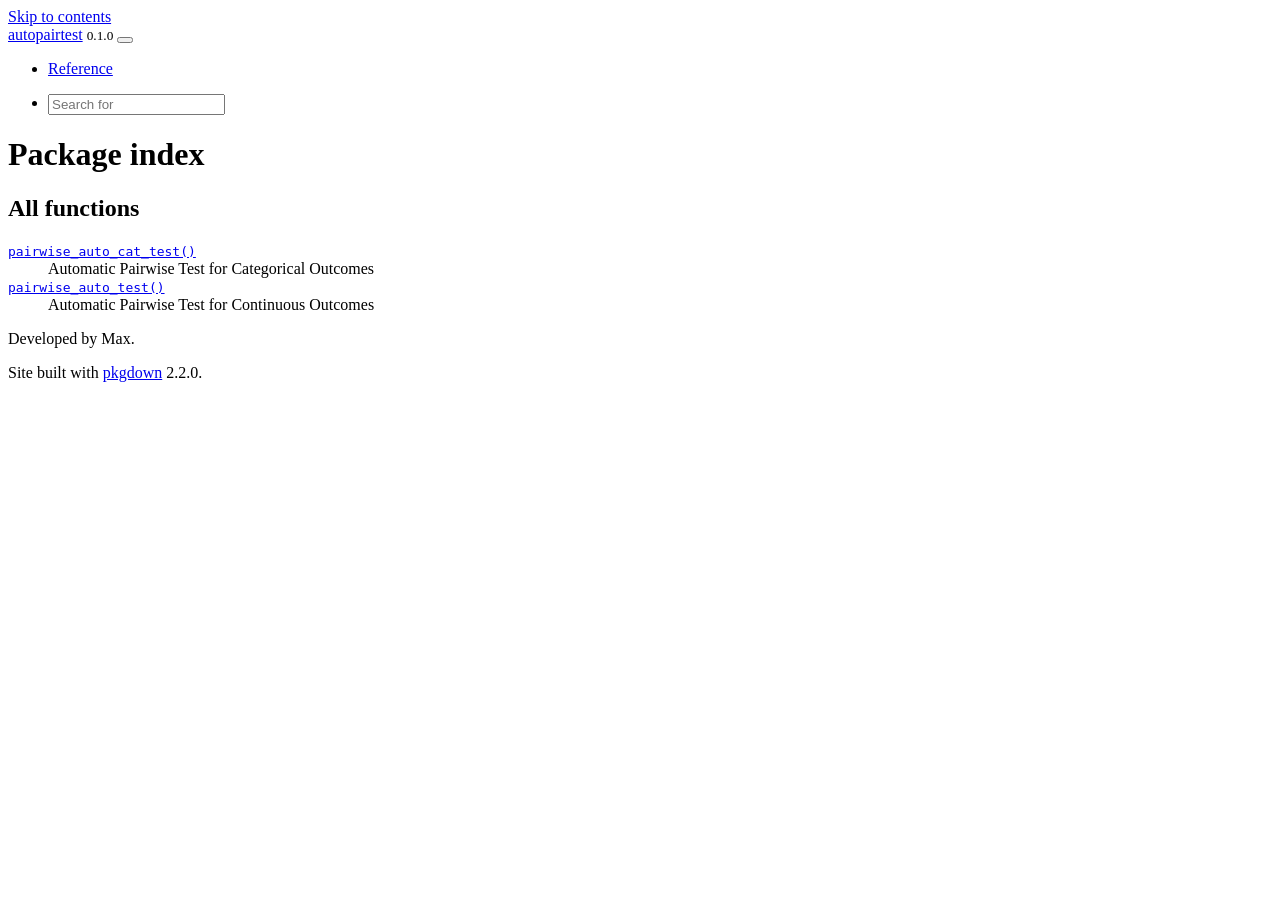
==== reference/index.html @ bc0300e1 "Deploying to gh-pages from @ UhanWu/autopairtest@399dfbfb793b8f969fb2c06740a9f2d68ccd7e24 🚀" ====
<!DOCTYPE html>
<!-- Generated by pkgdown: do not edit by hand --><html lang="en"><head><meta http-equiv="Content-Type" content="text/html; charset=UTF-8"><meta charset="utf-8"><meta http-equiv="X-UA-Compatible" content="IE=edge"><meta name="viewport" content="width=device-width, initial-scale=1, shrink-to-fit=no"><title>Package index • autopairtest</title><script src="../deps/jquery-3.6.0/jquery-3.6.0.min.js"></script><meta name="viewport" content="width=device-width, initial-scale=1, shrink-to-fit=no"><link href="../deps/bootstrap-5.3.8/bootstrap.min.css" rel="stylesheet"><script src="../deps/bootstrap-5.3.8/bootstrap.bundle.min.js"></script><link href="../deps/font-awesome-6.5.2/css/all.min.css" rel="stylesheet"><link href="../deps/font-awesome-6.5.2/css/v4-shims.min.css" rel="stylesheet"><script src="../deps/headroom-0.11.0/headroom.min.js"></script><script src="../deps/headroom-0.11.0/jQuery.headroom.min.js"></script><script src="../deps/bootstrap-toc-1.0.1/bootstrap-toc.min.js"></script><script src="../deps/clipboard.js-2.0.11/clipboard.min.js"></script><script src="../deps/search-1.0.0/autocomplete.jquery.min.js"></script><script src="../deps/search-1.0.0/fuse.min.js"></script><script src="../deps/search-1.0.0/mark.min.js"></script><!-- pkgdown --><script src="../pkgdown.js"></script><meta property="og:title" content="Package index"></head><body>
    <a href="#main" class="visually-hidden-focusable">Skip to contents</a>


    <nav class="navbar navbar-expand-lg fixed-top bg-light" data-bs-theme="light" aria-label="Site navigation"><div class="container">

    <a class="navbar-brand me-2" href="../index.html">autopairtest</a>

    <small class="nav-text text-muted me-auto" data-bs-toggle="tooltip" data-bs-placement="bottom" title="">0.1.0</small>


    <button class="navbar-toggler" type="button" data-bs-toggle="collapse" data-bs-target="#navbar" aria-controls="navbar" aria-expanded="false" aria-label="Toggle navigation">
      <span class="navbar-toggler-icon"></span>
    </button>

    <div id="navbar" class="collapse navbar-collapse ms-3">
      <ul class="navbar-nav me-auto"><li class="active nav-item"><a class="nav-link" href="../reference/index.html">Reference</a></li>
      </ul><ul class="navbar-nav"><li class="nav-item"><form class="form-inline" role="search">
 <input class="form-control" type="search" name="search-input" id="search-input" autocomplete="off" aria-label="Search site" placeholder="Search for" data-search-index="../search.json"></form></li>
      </ul></div>


  </div>
</nav><div class="container template-reference-index">
<div class="row">
  <main id="main" class="col-md-9"><div class="page-header">

      <h1>Package index</h1>
    </div>

    <div class="section level2">
      <h2 id="all-functions">All functions<a class="anchor" aria-label="anchor" href="#all-functions"></a></h2>



      <dl></dl></div><div class="section level2">




      <dl><dt>

          <code><a href="pairwise_auto_cat_test.html">pairwise_auto_cat_test()</a></code>

        </dt>
        <dd>Automatic Pairwise Test for Categorical Outcomes</dd>

        <dt>

          <code><a href="pairwise_auto_test.html">pairwise_auto_test()</a></code>

        </dt>
        <dd>Automatic Pairwise Test for Continuous Outcomes</dd>
      </dl></div>
  </main></div>


    <footer><div class="pkgdown-footer-left">
  <p>Developed by Max.</p>
</div>

<div class="pkgdown-footer-right">
  <p>Site built with <a href="https://pkgdown.r-lib.org/" class="external-link">pkgdown</a> 2.2.0.</p>
</div>

    </footer></div>





  </body></html>
---- deps/font-awesome-6.5.2/css/v4-shims.min.css ----
/*!
 * Font Awesome Free 6.5.2 by @fontawesome - https://fontawesome.com
 * License - https://fontawesome.com/license/free (Icons: CC BY 4.0, Fonts: SIL OFL 1.1, Code: MIT License)
 * Copyright 2024 Fonticons, Inc.
 */
.fa.fa-glass:before{content:"\f000"}.fa.fa-envelope-o{font-family:"Font Awesome 6 Free";font-weight:400}.fa.fa-envelope-o:before{content:"\f0e0"}.fa.fa-star-o{font-family:"Font Awesome 6 Free";font-weight:400}.fa.fa-star-o:before{content:"\f005"}.fa.fa-close:before,.fa.fa-remove:before{content:"\f00d"}.fa.fa-gear:before{content:"\f013"}.fa.fa-trash-o{font-family:"Font Awesome 6 Free";font-weight:400}.fa.fa-trash-o:before{content:"\f2ed"}.fa.fa-home:before{content:"\f015"}.fa.fa-file-o{font-family:"Font Awesome 6 Free";font-weight:400}.fa.fa-file-o:before{content:"\f15b"}.fa.fa-clock-o{font-family:"Font Awesome 6 Free";font-weight:400}.fa.fa-clock-o:before{content:"\f017"}.fa.fa-arrow-circle-o-down{font-family:"Font Awesome 6 Free";font-weight:400}.fa.fa-arrow-circle-o-down:before{content:"\f358"}.fa.fa-arrow-circle-o-up{font-family:"Font Awesome 6 Free";font-weight:400}.fa.fa-arrow-circle-o-up:before{content:"\f35b"}.fa.fa-play-circle-o{font-family:"Font Awesome 6 Free";font-weight:400}.fa.fa-play-circle-o:before{content:"\f144"}.fa.fa-repeat:before,.fa.fa-rotate-right:before{content:"\f01e"}.fa.fa-refresh:before{content:"\f021"}.fa.fa-list-alt{font-family:"Font Awesome 6 Free";font-weight:400}.fa.fa-list-alt:before{content:"\f022"}.fa.fa-dedent:before{content:"\f03b"}.fa.fa-video-camera:before{content:"\f03d"}.fa.fa-picture-o{font-family:"Font Awesome 6 Free";font-weight:400}.fa.fa-picture-o:before{content:"\f03e"}.fa.fa-photo{font-family:"Font Awesome 6 Free";font-weight:400}.fa.fa-photo:before{content:"\f03e"}.fa.fa-image{font-family:"Font Awesome 6 Free";font-weight:400}.fa.fa-image:before{content:"\f03e"}.fa.fa-map-marker:before{content:"\f3c5"}.fa.fa-pencil-square-o{font-family:"Font Awesome 6 Free";font-weight:400}.fa.fa-pencil-square-o:before{content:"\f044"}.fa.fa-edit{font-family:"Font Awesome 6 Free";font-weight:400}.fa.fa-edit:before{content:"\f044"}.fa.fa-share-square-o:before{content:"\f14d"}.fa.fa-check-square-o{font-family:"Font Awesome 6 Free";font-weight:400}.fa.fa-check-square-o:before{content:"\f14a"}.fa.fa-arrows:before{content:"\f0b2"}.fa.fa-times-circle-o{font-family:"Font Awesome 6 Free";font-weight:400}.fa.fa-times-circle-o:before{content:"\f057"}.fa.fa-check-circle-o{font-family:"Font Awesome 6 Free";font-weight:400}.fa.fa-check-circle-o:before{content:"\f058"}.fa.fa-mail-forward:before{content:"\f064"}.fa.fa-expand:before{content:"\f424"}.fa.fa-compress:before{content:"\f422"}.fa.fa-eye,.fa.fa-eye-slash{font-family:"Font Awesome 6 Free";font-weight:400}.fa.fa-warning:before{content:"\f071"}.fa.fa-calendar:before{content:"\f073"}.fa.fa-arrows-v:before{content:"\f338"}.fa.fa-arrows-h:before{content:"\f337"}.fa.fa-bar-chart-o:before,.fa.fa-bar-chart:before{content:"\e0e3"}.fa.fa-twitter-square{font-family:"Font Awesome 6 Brands";font-weight:400}.fa.fa-twitter-square:before{content:"\f081"}.fa.fa-facebook-square{font-family:"Font Awesome 6 Brands";font-weight:400}.fa.fa-facebook-square:before{content:"\f082"}.fa.fa-gears:before{content:"\f085"}.fa.fa-thumbs-o-up{font-family:"Font Awesome 6 Free";font-weight:400}.fa.fa-thumbs-o-up:before{content:"\f164"}.fa.fa-thumbs-o-down{font-family:"Font Awesome 6 Free";font-weight:400}.fa.fa-thumbs-o-down:before{content:"\f165"}.fa.fa-heart-o{font-family:"Font Awesome 6 Free";font-weight:400}.fa.fa-heart-o:before{content:"\f004"}.fa.fa-sign-out:before{content:"\f2f5"}.fa.fa-linkedin-square{font-family:"Font Awesome 6 Brands";font-weight:400}.fa.fa-linkedin-square:before{content:"\f08c"}.fa.fa-thumb-tack:before{content:"\f08d"}.fa.fa-external-link:before{content:"\f35d"}.fa.fa-sign-in:before{content:"\f2f6"}.fa.fa-github-square{font-family:"Font Awesome 6 Brands";font-weight:400}.fa.fa-github-square:before{content:"\f092"}.fa.fa-lemon-o{font-family:"Font Awesome 6 Free";font-weight:400}.fa.fa-lemon-o:before{content:"\f094"}.fa.fa-square-o{font-family:"Font Awesome 6 Free";font-weight:400}.fa.fa-square-o:before{content:"\f0c8"}.fa.fa-bookmark-o{font-family:"Font Awesome 6 Free";font-weight:400}.fa.fa-bookmark-o:before{content:"\f02e"}.fa.fa-facebook,.fa.fa-twitter{font-family:"Font Awesome 6 Brands";font-weight:400}.fa.fa-facebook:before{content:"\f39e"}.fa.fa-facebook-f{font-family:"Font Awesome 6 Brands";font-weight:400}.fa.fa-facebook-f:before{content:"\f39e"}.fa.fa-github{font-family:"Font Awesome 6 Brands";font-weight:400}.fa.fa-credit-card{font-family:"Font Awesome 6 Free";font-weight:400}.fa.fa-feed:before{content:"\f09e"}.fa.fa-hdd-o{font-family:"Font Awesome 6 Free";font-weight:400}.fa.fa-hdd-o:before{content:"\f0a0"}.fa.fa-hand-o-right{font-family:"Font Awesome 6 Free";font-weight:400}.fa.fa-hand-o-right:before{content:"\f0a4"}.fa.fa-hand-o-left{font-family:"Font Awesome 6 Free";font-weight:400}.fa.fa-hand-o-left:before{content:"\f0a5"}.fa.fa-hand-o-up{font-family:"Font Awesome 6 Free";font-weight:400}.fa.fa-hand-o-up:before{content:"\f0a6"}.fa.fa-hand-o-down{font-family:"Font Awesome 6 Free";font-weight:400}.fa.fa-hand-o-down:before{content:"\f0a7"}.fa.fa-globe:before{content:"\f57d"}.fa.fa-tasks:before{content:"\f828"}.fa.fa-arrows-alt:before{content:"\f31e"}.fa.fa-group:before{content:"\f0c0"}.fa.fa-chain:before{content:"\f0c1"}.fa.fa-cut:before{content:"\f0c4"}.fa.fa-files-o{font-family:"Font Awesome 6 Free";font-weight:400}.fa.fa-files-o:before{content:"\f0c5"}.fa.fa-floppy-o{font-family:"Font Awesome 6 Free";font-weight:400}.fa.fa-floppy-o:before{content:"\f0c7"}.fa.fa-save{font-family:"Font Awesome 6 Free";font-weight:400}.fa.fa-save:before{content:"\f0c7"}.fa.fa-navicon:before,.fa.fa-reorder:before{content:"\f0c9"}.fa.fa-magic:before{content:"\e2ca"}.fa.fa-pinterest,.fa.fa-pinterest-square{font-family:"Font Awesome 6 Brands";font-weight:400}.fa.fa-pinterest-square:before{content:"\f0d3"}.fa.fa-google-plus-square{font-family:"Font Awesome 6 Brands";font-weight:400}.fa.fa-google-plus-square:before{content:"\f0d4"}.fa.fa-google-plus{font-family:"Font Awesome 6 Brands";font-weight:400}.fa.fa-google-plus:before{content:"\f0d5"}.fa.fa-money:before{content:"\f3d1"}.fa.fa-unsorted:before{content:"\f0dc"}.fa.fa-sort-desc:before{content:"\f0dd"}.fa.fa-sort-asc:before{content:"\f0de"}.fa.fa-linkedin{font-family:"Font Awesome 6 Brands";font-weight:400}.fa.fa-linkedin:before{content:"\f0e1"}.fa.fa-rotate-left:before{content:"\f0e2"}.fa.fa-legal:before{content:"\f0e3"}.fa.fa-dashboard:before,.fa.fa-tachometer:before{content:"\f625"}.fa.fa-comment-o{font-family:"Font Awesome 6 Free";font-weight:400}.fa.fa-comment-o:before{content:"\f075"}.fa.fa-comments-o{font-family:"Font Awesome 6 Free";font-weight:400}.fa.fa-comments-o:before{content:"\f086"}.fa.fa-flash:before{content:"\f0e7"}.fa.fa-clipboard:before{content:"\f0ea"}.fa.fa-lightbulb-o{font-family:"Font Awesome 6 Free";font-weight:400}.fa.fa-lightbulb-o:before{content:"\f0eb"}.fa.fa-exchange:before{content:"\f362"}.fa.fa-cloud-download:before{content:"\f0ed"}.fa.fa-cloud-upload:before{content:"\f0ee"}.fa.fa-bell-o{font-family:"Font Awesome 6 Free";font-weight:400}.fa.fa-bell-o:before{content:"\f0f3"}.fa.fa-cutlery:before{content:"\f2e7"}.fa.fa-file-text-o{font-family:"Font Awesome 6 Free";font-weight:400}.fa.fa-file-text-o:before{content:"\f15c"}.fa.fa-building-o{font-family:"Font Awesome 6 Free";font-weight:400}.fa.fa-building-o:before{content:"\f1ad"}.fa.fa-hospital-o{font-family:"Font Awesome 6 Free";font-weight:400}.fa.fa-hospital-o:before{content:"\f0f8"}.fa.fa-tablet:before{content:"\f3fa"}.fa.fa-mobile-phone:before,.fa.fa-mobile:before{content:"\f3cd"}.fa.fa-circle-o{font-family:"Font Awesome 6 Free";font-weight:400}.fa.fa-circle-o:before{content:"\f111"}.fa.fa-mail-reply:before{content:"\f3e5"}.fa.fa-github-alt{font-family:"Font Awesome 6 Brands";font-weight:400}.fa.fa-folder-o{font-family:"Font Awesome 6 Free";font-weight:400}.fa.fa-folder-o:before{content:"\f07b"}.fa.fa-folder-open-o{font-family:"Font Awesome 6 Free";font-weight:400}.fa.fa-folder-open-o:before{content:"\f07c"}.fa.fa-smile-o{font-family:"Font Awesome 6 Free";font-weight:400}.fa.fa-smile-o:before{content:"\f118"}.fa.fa-frown-o{font-family:"Font Awesome 6 Free";font-weight:400}.fa.fa-frown-o:before{content:"\f119"}.fa.fa-meh-o{font-family:"Font Awesome 6 Free";font-weight:400}.fa.fa-meh-o:before{content:"\f11a"}.fa.fa-keyboard-o{font-family:"Font Awesome 6 Free";font-weight:400}.fa.fa-keyboard-o:before{content:"\f11c"}.fa.fa-flag-o{font-family:"Font Awesome 6 Free";font-weight:400}.fa.fa-flag-o:before{content:"\f024"}.fa.fa-mail-reply-all:before{content:"\f122"}.fa.fa-star-half-o{font-family:"Font Awesome 6 Free";font-weight:400}.fa.fa-star-half-o:before{content:"\f5c0"}.fa.fa-star-half-empty{font-family:"Font Awesome 6 Free";font-weight:400}.fa.fa-star-half-empty:before{content:"\f5c0"}.fa.fa-star-half-full{font-family:"Font Awesome 6 Free";font-weight:400}.fa.fa-star-half-full:before{content:"\f5c0"}.fa.fa-code-fork:before{content:"\f126"}.fa.fa-chain-broken:before,.fa.fa-unlink:before{content:"\f127"}.fa.fa-calendar-o{font-family:"Font Awesome 6 Free";font-weight:400}.fa.fa-calendar-o:before{content:"\f133"}.fa.fa-css3,.fa.fa-html5,.fa.fa-maxcdn{font-family:"Font Awesome 6 Brands";font-weight:400}.fa.fa-unlock-alt:before{content:"\f09c"}.fa.fa-minus-square-o{font-family:"Font Awesome 6 Free";font-weight:400}.fa.fa-minus-square-o:before{content:"\f146"}.fa.fa-level-up:before{content:"\f3bf"}.fa.fa-level-down:before{content:"\f3be"}.fa.fa-pencil-square:before{content:"\f14b"}.fa.fa-external-link-square:before{content:"\f360"}.fa.fa-compass{font-family:"Font Awesome 6 Free";font-weight:400}.fa.fa-caret-square-o-down{font-family:"Font Awesome 6 Free";font-weight:400}.fa.fa-caret-square-o-down:before{content:"\f150"}.fa.fa-toggle-down{font-family:"Font Awesome 6 Free";font-weight:400}.fa.fa-toggle-down:before{content:"\f150"}.fa.fa-caret-square-o-up{font-family:"Font Awesome 6 Free";font-weight:400}.fa.fa-caret-square-o-up:before{content:"\f151"}.fa.fa-toggle-up{font-family:"Font Awesome 6 Free";font-weight:400}.fa.fa-toggle-up:before{content:"\f151"}.fa.fa-caret-square-o-right{font-family:"Font Awesome 6 Free";font-weight:400}.fa.fa-caret-square-o-right:before{content:"\f152"}.fa.fa-toggle-right{font-family:"Font Awesome 6 Free";font-weight:400}.fa.fa-toggle-right:before{content:"\f152"}.fa.fa-eur:before,.fa.fa-euro:before{content:"\f153"}.fa.fa-gbp:before{content:"\f154"}.fa.fa-dollar:before,.fa.fa-usd:before{content:"\24"}.fa.fa-inr:before,.fa.fa-rupee:before{content:"\e1bc"}.fa.fa-cny:before,.fa.fa-jpy:before,.fa.fa-rmb:before,.fa.fa-yen:before{content:"\f157"}.fa.fa-rouble:before,.fa.fa-rub:before,.fa.fa-ruble:before{content:"\f158"}.fa.fa-krw:before,.fa.fa-won:before{content:"\f159"}.fa.fa-bitcoin,.fa.fa-btc{font-family:"Font Awesome 6 Brands";font-weight:400}.fa.fa-bitcoin:before{content:"\f15a"}.fa.fa-file-text:before{content:"\f15c"}.fa.fa-sort-alpha-asc:before{content:"\f15d"}.fa.fa-sort-alpha-desc:before{content:"\f881"}.fa.fa-sort-amount-asc:before{content:"\f884"}.fa.fa-sort-amount-desc:before{content:"\f160"}.fa.fa-sort-numeric-asc:before{content:"\f162"}.fa.fa-sort-numeric-desc:before{content:"\f886"}.fa.fa-youtube-square{font-family:"Font Awesome 6 Brands";font-weight:400}.fa.fa-youtube-square:before{content:"\f431"}.fa.fa-xing,.fa.fa-xing-square,.fa.fa-youtube{font-family:"Font Awesome 6 Brands";font-weight:400}.fa.fa-xing-square:before{content:"\f169"}.fa.fa-youtube-play{font-family:"Font Awesome 6 Brands";font-weight:400}.fa.fa-youtube-play:before{content:"\f167"}.fa.fa-adn,.fa.fa-bitbucket,.fa.fa-bitbucket-square,.fa.fa-dropbox,.fa.fa-flickr,.fa.fa-instagram,.fa.fa-stack-overflow{font-family:"Font Awesome 6 Brands";font-weight:400}.fa.fa-bitbucket-square:before{content:"\f171"}.fa.fa-tumblr,.fa.fa-tumblr-square{font-family:"Font Awesome 6 Brands";font-weight:400}.fa.fa-tumblr-square:before{content:"\f174"}.fa.fa-long-arrow-down:before{content:"\f309"}.fa.fa-long-arrow-up:before{content:"\f30c"}.fa.fa-long-arrow-left:before{content:"\f30a"}.fa.fa-long-arrow-right:before{content:"\f30b"}.fa.fa-android,.fa.fa-apple,.fa.fa-dribbble,.fa.fa-foursquare,.fa.fa-gittip,.fa.fa-gratipay,.fa.fa-linux,.fa.fa-skype,.fa.fa-trello,.fa.fa-windows{font-family:"Font Awesome 6 Brands";font-weight:400}.fa.fa-gittip:before{content:"\f184"}.fa.fa-sun-o{font-family:"Font Awesome 6 Free";font-weight:400}.fa.fa-sun-o:before{content:"\f185"}.fa.fa-moon-o{font-family:"Font Awesome 6 Free";font-weight:400}.fa.fa-moon-o:before{content:"\f186"}.fa.fa-pagelines,.fa.fa-renren,.fa.fa-stack-exchange,.fa.fa-vk,.fa.fa-weibo{font-family:"Font Awesome 6 Brands";font-weight:400}.fa.fa-arrow-circle-o-right{font-family:"Font Awesome 6 Free";font-weight:400}.fa.fa-arrow-circle-o-right:before{content:"\f35a"}.fa.fa-arrow-circle-o-left{font-family:"Font Awesome 6 Free";font-weight:400}.fa.fa-arrow-circle-o-left:before{content:"\f359"}.fa.fa-caret-square-o-left{font-family:"Font Awesome 6 Free";font-weight:400}.fa.fa-caret-square-o-left:before{content:"\f191"}.fa.fa-toggle-left{font-family:"Font Awesome 6 Free";font-weight:400}.fa.fa-toggle-left:before{content:"\f191"}.fa.fa-dot-circle-o{font-family:"Font Awesome 6 Free";font-weight:400}.fa.fa-dot-circle-o:before{content:"\f192"}.fa.fa-vimeo-square{font-family:"Font Awesome 6 Brands";font-weight:400}.fa.fa-vimeo-square:before{content:"\f194"}.fa.fa-try:before,.fa.fa-turkish-lira:before{content:"\e2bb"}.fa.fa-plus-square-o{font-family:"Font Awesome 6 Free";font-weight:400}.fa.fa-plus-square-o:before{content:"\f0fe"}.fa.fa-openid,.fa.fa-slack,.fa.fa-wordpress{font-family:"Font Awesome 6 Brands";font-weight:400}.fa.fa-bank:before,.fa.fa-institution:before{content:"\f19c"}.fa.fa-mortar-board:before{content:"\f19d"}.fa.fa-google,.fa.fa-reddit,.fa.fa-reddit-square,.fa.fa-yahoo{font-family:"Font Awesome 6 Brands";font-weight:400}.fa.fa-reddit-square:before{content:"\f1a2"}.fa.fa-behance,.fa.fa-behance-square,.fa.fa-delicious,.fa.fa-digg,.fa.fa-drupal,.fa.fa-joomla,.fa.fa-pied-piper-alt,.fa.fa-pied-piper-pp,.fa.fa-stumbleupon,.fa.fa-stumbleupon-circle{font-family:"Font Awesome 6 Brands";font-weight:400}.fa.fa-behance-square:before{content:"\f1b5"}.fa.fa-steam,.fa.fa-steam-square{font-family:"Font Awesome 6 Brands";font-weight:400}.fa.fa-steam-square:before{content:"\f1b7"}.fa.fa-automobile:before{content:"\f1b9"}.fa.fa-cab:before{content:"\f1ba"}.fa.fa-deviantart,.fa.fa-soundcloud,.fa.fa-spotify{font-family:"Font Awesome 6 Brands";font-weight:400}.fa.fa-file-pdf-o{font-family:"Font Awesome 6 Free";font-weight:400}.fa.fa-file-pdf-o:before{content:"\f1c1"}.fa.fa-file-word-o{font-family:"Font Awesome 6 Free";font-weight:400}.fa.fa-file-word-o:before{content:"\f1c2"}.fa.fa-file-excel-o{font-family:"Font Awesome 6 Free";font-weight:400}.fa.fa-file-excel-o:before{content:"\f1c3"}.fa.fa-file-powerpoint-o{font-family:"Font Awesome 6 Free";font-weight:400}.fa.fa-file-powerpoint-o:before{content:"\f1c4"}.fa.fa-file-image-o{font-family:"Font Awesome 6 Free";font-weight:400}.fa.fa-file-image-o:before{content:"\f1c5"}.fa.fa-file-photo-o{font-family:"Font Awesome 6 Free";font-weight:400}.fa.fa-file-photo-o:before{content:"\f1c5"}.fa.fa-file-picture-o{font-family:"Font Awesome 6 Free";font-weight:400}.fa.fa-file-picture-o:before{content:"\f1c5"}.fa.fa-file-archive-o{font-family:"Font Awesome 6 Free";font-weight:400}.fa.fa-file-archive-o:before{content:"\f1c6"}.fa.fa-file-zip-o{font-family:"Font Awesome 6 Free";font-weight:400}.fa.fa-file-zip-o:before{content:"\f1c6"}.fa.fa-file-audio-o{font-family:"Font Awesome 6 Free";font-weight:400}.fa.fa-file-audio-o:before{content:"\f1c7"}.fa.fa-file-sound-o{font-family:"Font Awesome 6 Free";font-weight:400}.fa.fa-file-sound-o:before{content:"\f1c7"}.fa.fa-file-video-o{font-family:"Font Awesome 6 Free";font-weight:400}.fa.fa-file-video-o:before{content:"\f1c8"}.fa.fa-file-movie-o{font-family:"Font Awesome 6 Free";font-weight:400}.fa.fa-file-movie-o:before{content:"\f1c8"}.fa.fa-file-code-o{font-family:"Font Awesome 6 Free";font-weight:400}.fa.fa-file-code-o:before{content:"\f1c9"}.fa.fa-codepen,.fa.fa-jsfiddle,.fa.fa-vine{font-family:"Font Awesome 6 Brands";font-weight:400}.fa.fa-life-bouy:before,.fa.fa-life-buoy:before,.fa.fa-life-saver:before,.fa.fa-support:before{content:"\f1cd"}.fa.fa-circle-o-notch:before{content:"\f1ce"}.fa.fa-ra,.fa.fa-rebel{font-family:"Font Awesome 6 Brands";font-weight:400}.fa.fa-ra:before{content:"\f1d0"}.fa.fa-resistance{font-family:"Font Awesome 6 Brands";font-weight:400}.fa.fa-resistance:before{content:"\f1d0"}.fa.fa-empire,.fa.fa-ge{font-family:"Font Awesome 6 Brands";font-weight:400}.fa.fa-ge:before{content:"\f1d1"}.fa.fa-git-square{font-family:"Font Awesome 6 Brands";font-weight:400}.fa.fa-git-square:before{content:"\f1d2"}.fa.fa-git,.fa.fa-hacker-news,.fa.fa-y-combinator-square{font-family:"Font Awesome 6 Brands";font-weight:400}.fa.fa-y-combinator-square:before{content:"\f1d4"}.fa.fa-yc-square{font-family:"Font Awesome 6 Brands";font-weight:400}.fa.fa-yc-square:before{content:"\f1d4"}.fa.fa-qq,.fa.fa-tencent-weibo,.fa.fa-wechat,.fa.fa-weixin{font-family:"Font Awesome 6 Brands";font-weight:400}.fa.fa-wechat:before{content:"\f1d7"}.fa.fa-send:before{content:"\f1d8"}.fa.fa-paper-plane-o{font-family:"Font Awesome 6 Free";font-weight:400}.fa.fa-paper-plane-o:before{content:"\f1d8"}.fa.fa-send-o{font-family:"Font Awesome 6 Free";font-weight:400}.fa.fa-send-o:before{content:"\f1d8"}.fa.fa-circle-thin{font-family:"Font Awesome 6 Free";font-weight:400}.fa.fa-circle-thin:before{content:"\f111"}.fa.fa-header:before{content:"\f1dc"}.fa.fa-futbol-o{font-family:"Font Awesome 6 Free";font-weight:400}.fa.fa-futbol-o:before{content:"\f1e3"}.fa.fa-soccer-ball-o{font-family:"Font Awesome 6 Free";font-weight:400}.fa.fa-soccer-ball-o:before{content:"\f1e3"}.fa.fa-slideshare,.fa.fa-twitch,.fa.fa-yelp{font-family:"Font Awesome 6 Brands";font-weight:400}.fa.fa-newspaper-o{font-family:"Font Awesome 6 Free";font-weight:400}.fa.fa-newspaper-o:before{content:"\f1ea"}.fa.fa-cc-amex,.fa.fa-cc-discover,.fa.fa-cc-mastercard,.fa.fa-cc-paypal,.fa.fa-cc-stripe,.fa.fa-cc-visa,.fa.fa-google-wallet,.fa.fa-paypal{font-family:"Font Awesome 6 Brands";font-weight:400}.fa.fa-bell-slash-o{font-family:"Font Awesome 6 Free";font-weight:400}.fa.fa-bell-slash-o:before{content:"\f1f6"}.fa.fa-trash:before{content:"\f2ed"}.fa.fa-copyright{font-family:"Font Awesome 6 Free";font-weight:400}.fa.fa-eyedropper:before{content:"\f1fb"}.fa.fa-area-chart:before{content:"\f1fe"}.fa.fa-pie-chart:before{content:"\f200"}.fa.fa-line-chart:before{content:"\f201"}.fa.fa-lastfm,.fa.fa-lastfm-square{font-family:"Font Awesome 6 Brands";font-weight:400}.fa.fa-lastfm-square:before{content:"\f203"}.fa.fa-angellist,.fa.fa-ioxhost{font-family:"Font Awesome 6 Brands";font-weight:400}.fa.fa-cc{font-family:"Font Awesome 6 Free";font-weight:400}.fa.fa-cc:before{content:"\f20a"}.fa.fa-ils:before,.fa.fa-shekel:before,.fa.fa-sheqel:before{content:"\f20b"}.fa.fa-buysellads,.fa.fa-connectdevelop,.fa.fa-dashcube,.fa.fa-forumbee,.fa.fa-leanpub,.fa.fa-sellsy,.fa.fa-shirtsinbulk,.fa.fa-simplybuilt,.fa.fa-skyatlas{font-family:"Font Awesome 6 Brands";font-weight:400}.fa.fa-diamond{font-family:"Font Awesome 6 Free";font-weight:400}.fa.fa-diamond:before{content:"\f3a5"}.fa.fa-intersex:before,.fa.fa-transgender:before{content:"\f224"}.fa.fa-transgender-alt:before{content:"\f225"}.fa.fa-facebook-official{font-family:"Font Awesome 6 Brands";font-weight:400}.fa.fa-facebook-official:before{content:"\f09a"}.fa.fa-pinterest-p,.fa.fa-whatsapp{font-family:"Font Awesome 6 Brands";font-weight:400}.fa.fa-hotel:before{content:"\f236"}.fa.fa-medium,.fa.fa-viacoin,.fa.fa-y-combinator,.fa.fa-yc{font-family:"Font Awesome 6 Brands";font-weight:400}.fa.fa-yc:before{content:"\f23b"}.fa.fa-expeditedssl,.fa.fa-opencart,.fa.fa-optin-monster{font-family:"Font Awesome 6 Brands";font-weight:400}.fa.fa-battery-4:before,.fa.fa-battery:before{content:"\f240"}.fa.fa-battery-3:before{content:"\f241"}.fa.fa-battery-2:before{content:"\f242"}.fa.fa-battery-1:before{content:"\f243"}.fa.fa-battery-0:before{content:"\f244"}.fa.fa-object-group,.fa.fa-object-ungroup,.fa.fa-sticky-note-o{font-family:"Font Awesome 6 Free";font-weight:400}.fa.fa-sticky-note-o:before{content:"\f249"}.fa.fa-cc-diners-club,.fa.fa-cc-jcb{font-family:"Font Awesome 6 Brands";font-weight:400}.fa.fa-clone{font-family:"Font Awesome 6 Free";font-weight:400}.fa.fa-hourglass-o:before{content:"\f254"}.fa.fa-hourglass-1:before{content:"\f251"}.fa.fa-hourglass-2:before{content:"\f252"}.fa.fa-hourglass-3:before{content:"\f253"}.fa.fa-hand-rock-o{font-family:"Font Awesome 6 Free";font-weight:400}.fa.fa-hand-rock-o:before{content:"\f255"}.fa.fa-hand-grab-o{font-family:"Font Awesome 6 Free";font-weight:400}.fa.fa-hand-grab-o:before{content:"\f255"}.fa.fa-hand-paper-o{font-family:"Font Awesome 6 Free";font-weight:400}.fa.fa-hand-paper-o:before{content:"\f256"}.fa.fa-hand-stop-o{font-family:"Font Awesome 6 Free";font-weight:400}.fa.fa-hand-stop-o:before{content:"\f256"}.fa.fa-hand-scissors-o{font-family:"Font Awesome 6 Free";font-weight:400}.fa.fa-hand-scissors-o:before{content:"\f257"}.fa.fa-hand-lizard-o{font-family:"Font Awesome 6 Free";font-weight:400}.fa.fa-hand-lizard-o:before{content:"\f258"}.fa.fa-hand-spock-o{font-family:"Font Awesome 6 Free";font-weight:400}.fa.fa-hand-spock-o:before{content:"\f259"}.fa.fa-hand-pointer-o{font-family:"Font Awesome 6 Free";font-weight:400}.fa.fa-hand-pointer-o:before{content:"\f25a"}.fa.fa-hand-peace-o{font-family:"Font Awesome 6 Free";font-weight:400}.fa.fa-hand-peace-o:before{content:"\f25b"}.fa.fa-registered{font-family:"Font Awesome 6 Free";font-weight:400}.fa.fa-creative-commons,.fa.fa-gg,.fa.fa-gg-circle,.fa.fa-odnoklassniki,.fa.fa-odnoklassniki-square{font-family:"Font Awesome 6 Brands";font-weight:400}.fa.fa-odnoklassniki-square:before{content:"\f264"}.fa.fa-chrome,.fa.fa-firefox,.fa.fa-get-pocket,.fa.fa-internet-explorer,.fa.fa-opera,.fa.fa-safari,.fa.fa-wikipedia-w{font-family:"Font Awesome 6 Brands";font-weight:400}.fa.fa-television:before{content:"\f26c"}.fa.fa-500px,.fa.fa-amazon,.fa.fa-contao{font-family:"Font Awesome 6 Brands";font-weight:400}.fa.fa-calendar-plus-o{font-family:"Font Awesome 6 Free";font-weight:400}.fa.fa-calendar-plus-o:before{content:"\f271"}.fa.fa-calendar-minus-o{font-family:"Font Awesome 6 Free";font-weight:400}.fa.fa-calendar-minus-o:before{content:"\f272"}.fa.fa-calendar-times-o{font-family:"Font Awesome 6 Free";font-weight:400}.fa.fa-calendar-times-o:before{content:"\f273"}.fa.fa-calendar-check-o{font-family:"Font Awesome 6 Free";font-weight:400}.fa.fa-calendar-check-o:before{content:"\f274"}.fa.fa-map-o{font-family:"Font Awesome 6 Free";font-weight:400}.fa.fa-map-o:before{content:"\f279"}.fa.fa-commenting:before{content:"\f4ad"}.fa.fa-commenting-o{font-family:"Font Awesome 6 Free";font-weight:400}.fa.fa-commenting-o:before{content:"\f4ad"}.fa.fa-houzz,.fa.fa-vimeo{font-family:"Font Awesome 6 Brands";font-weight:400}.fa.fa-vimeo:before{content:"\f27d"}.fa.fa-black-tie,.fa.fa-edge,.fa.fa-fonticons,.fa.fa-reddit-alien{font-family:"Font Awesome 6 Brands";font-weight:400}.fa.fa-credit-card-alt:before{content:"\f09d"}.fa.fa-codiepie,.fa.fa-fort-awesome,.fa.fa-mixcloud,.fa.fa-modx,.fa.fa-product-hunt,.fa.fa-scribd,.fa.fa-usb{font-family:"Font Awesome 6 Brands";font-weight:400}.fa.fa-pause-circle-o{font-family:"Font Awesome 6 Free";font-weight:400}.fa.fa-pause-circle-o:before{content:"\f28b"}.fa.fa-stop-circle-o{font-family:"Font Awesome 6 Free";font-weight:400}.fa.fa-stop-circle-o:before{content:"\f28d"}.fa.fa-bluetooth,.fa.fa-bluetooth-b,.fa.fa-envira,.fa.fa-gitlab,.fa.fa-wheelchair-alt,.fa.fa-wpbeginner,.fa.fa-wpforms{font-family:"Font Awesome 6 Brands";font-weight:400}.fa.fa-wheelchair-alt:before{content:"\f368"}.fa.fa-question-circle-o{font-family:"Font Awesome 6 Free";font-weight:400}.fa.fa-question-circle-o:before{content:"\f059"}.fa.fa-volume-control-phone:before{content:"\f2a0"}.fa.fa-asl-interpreting:before{content:"\f2a3"}.fa.fa-deafness:before,.fa.fa-hard-of-hearing:before{content:"\f2a4"}.fa.fa-glide,.fa.fa-glide-g{font-family:"Font Awesome 6 Brands";font-weight:400}.fa.fa-signing:before{content:"\f2a7"}.fa.fa-viadeo,.fa.fa-viadeo-square{font-family:"Font Awesome 6 Brands";font-weight:400}.fa.fa-viadeo-square:before{content:"\f2aa"}.fa.fa-snapchat,.fa.fa-snapchat-ghost{font-family:"Font Awesome 6 Brands";font-weight:400}.fa.fa-snapchat-ghost:before{content:"\f2ab"}.fa.fa-snapchat-square{font-family:"Font Awesome 6 Brands";font-weight:400}.fa.fa-snapchat-square:before{content:"\f2ad"}.fa.fa-first-order,.fa.fa-google-plus-official,.fa.fa-pied-piper,.fa.fa-themeisle,.fa.fa-yoast{font-family:"Font Awesome 6 Brands";font-weight:400}.fa.fa-google-plus-official:before{content:"\f2b3"}.fa.fa-google-plus-circle{font-family:"Font Awesome 6 Brands";font-weight:400}.fa.fa-google-plus-circle:before{content:"\f2b3"}.fa.fa-fa,.fa.fa-font-awesome{font-family:"Font Awesome 6 Brands";font-weight:400}.fa.fa-fa:before{content:"\f2b4"}.fa.fa-handshake-o{font-family:"Font Awesome 6 Free";font-weight:400}.fa.fa-handshake-o:before{content:"\f2b5"}.fa.fa-envelope-open-o{font-family:"Font Awesome 6 Free";font-weight:400}.fa.fa-envelope-open-o:before{content:"\f2b6"}.fa.fa-linode{font-family:"Font Awesome 6 Brands";font-weight:400}.fa.fa-address-book-o{font-family:"Font Awesome 6 Free";font-weight:400}.fa.fa-address-book-o:before{content:"\f2b9"}.fa.fa-vcard:before{content:"\f2bb"}.fa.fa-address-card-o{font-family:"Font Awesome 6 Free";font-weight:400}.fa.fa-address-card-o:before{content:"\f2bb"}.fa.fa-vcard-o{font-family:"Font Awesome 6 Free";font-weight:400}.fa.fa-vcard-o:before{content:"\f2bb"}.fa.fa-user-circle-o{font-family:"Font Awesome 6 Free";font-weight:400}.fa.fa-user-circle-o:before{content:"\f2bd"}.fa.fa-user-o{font-family:"Font Awesome 6 Free";font-weight:400}.fa.fa-user-o:before{content:"\f007"}.fa.fa-id-badge{font-family:"Font Awesome 6 Free";font-weight:400}.fa.fa-drivers-license:before{content:"\f2c2"}.fa.fa-id-card-o{font-family:"Font Awesome 6 Free";font-weight:400}.fa.fa-id-card-o:before{content:"\f2c2"}.fa.fa-drivers-license-o{font-family:"Font Awesome 6 Free";font-weight:400}.fa.fa-drivers-license-o:before{content:"\f2c2"}.fa.fa-free-code-camp,.fa.fa-quora,.fa.fa-telegram{font-family:"Font Awesome 6 Brands";font-weight:400}.fa.fa-thermometer-4:before,.fa.fa-thermometer:before{content:"\f2c7"}.fa.fa-thermometer-3:before{content:"\f2c8"}.fa.fa-thermometer-2:before{content:"\f2c9"}.fa.fa-thermometer-1:before{content:"\f2ca"}.fa.fa-thermometer-0:before{content:"\f2cb"}.fa.fa-bathtub:before,.fa.fa-s15:before{content:"\f2cd"}.fa.fa-window-maximize,.fa.fa-window-restore{font-family:"Font Awesome 6 Free";font-weight:400}.fa.fa-times-rectangle:before{content:"\f410"}.fa.fa-window-close-o{font-family:"Font Awesome 6 Free";font-weight:400}.fa.fa-window-close-o:before{content:"\f410"}.fa.fa-times-rectangle-o{font-family:"Font Awesome 6 Free";font-weight:400}.fa.fa-times-rectangle-o:before{content:"\f410"}.fa.fa-bandcamp,.fa.fa-eercast,.fa.fa-etsy,.fa.fa-grav,.fa.fa-imdb,.fa.fa-ravelry{font-family:"Font Awesome 6 Brands";font-weight:400}.fa.fa-eercast:before{content:"\f2da"}.fa.fa-snowflake-o{font-family:"Font Awesome 6 Free";font-weight:400}.fa.fa-snowflake-o:before{content:"\f2dc"}.fa.fa-meetup,.fa.fa-superpowers,.fa.fa-wpexplorer{font-family:"Font Awesome 6 Brands";font-weight:400}
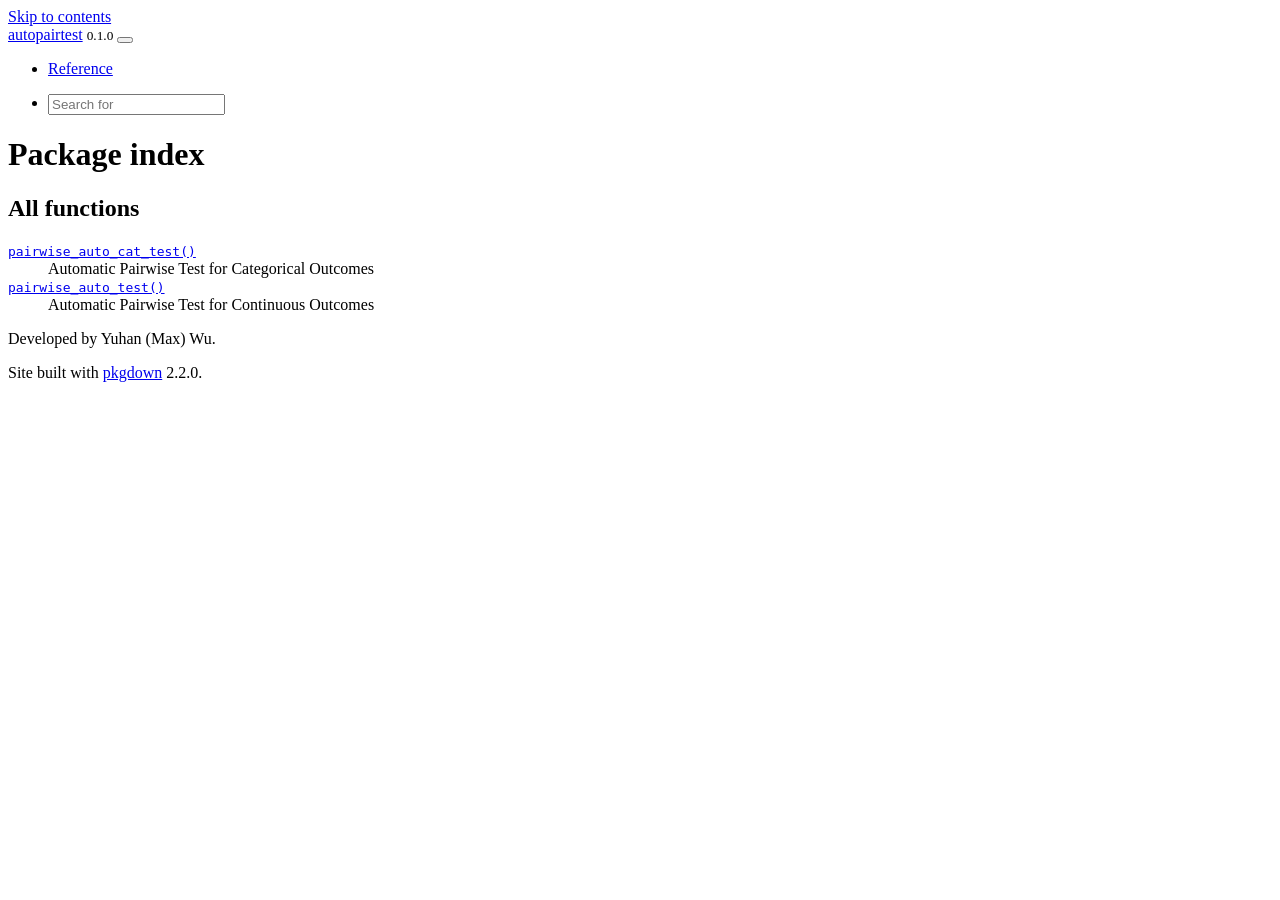
==== commit e35df320: "Deploying to gh-pages from @ UhanWu/autopairtest@0cf8af9938daae4a58b4bedc0f500d07ff196479 🚀" ====
--- a/reference/index.html
+++ b/reference/index.html
@@ -57,7 +57,7 @@
 
 
     <footer><div class="pkgdown-footer-left">
-  <p>Developed by Max.</p>
+  <p>Developed by Yuhan (Max) Wu.</p>
 </div>
 
 <div class="pkgdown-footer-right">
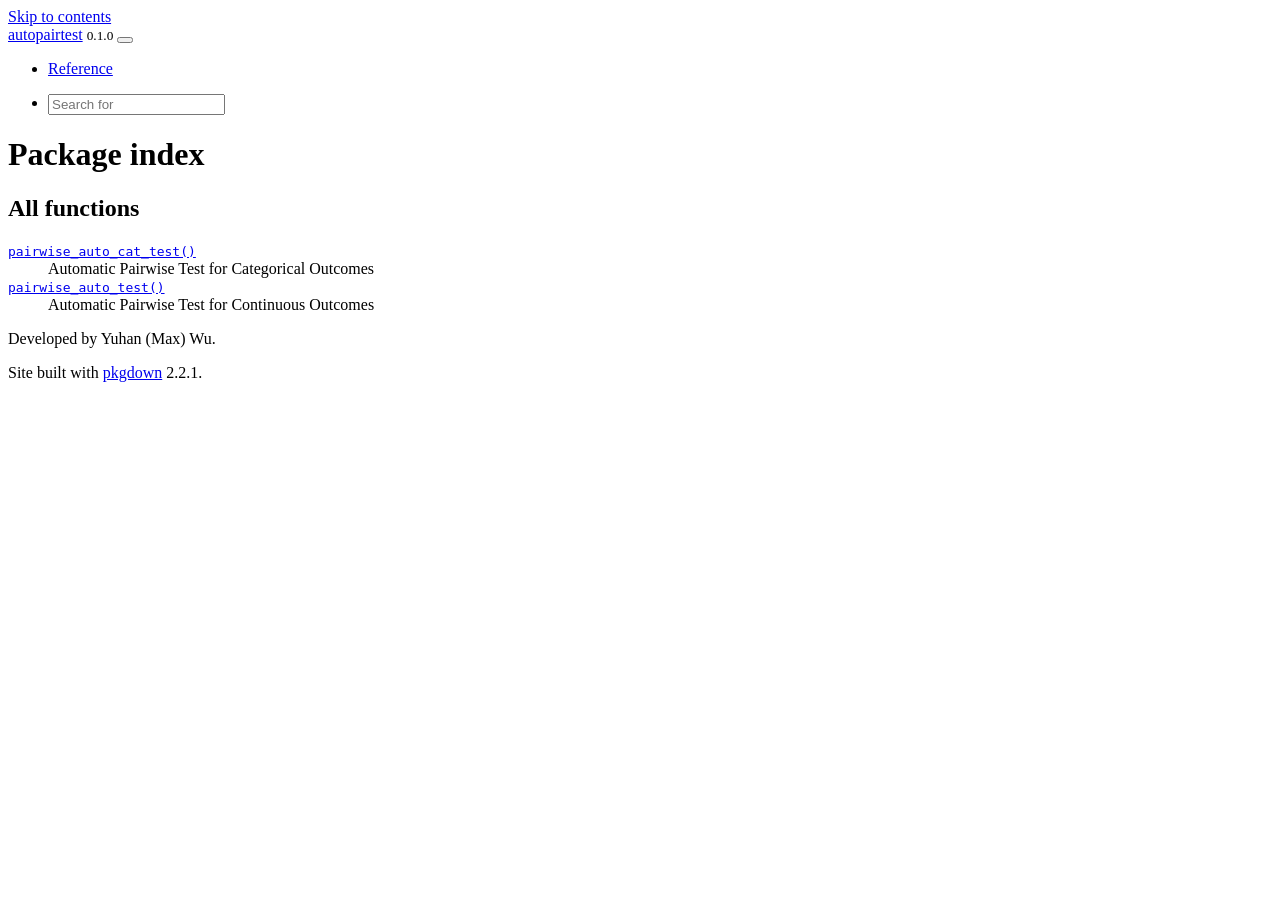
==== commit 6a32aa1b: "Deploying to gh-pages from @ UhanWu/autopairtest@71e22b5d4369b33b56924b0fc526a4ca0676d807 🚀" ====
--- a/reference/index.html
+++ b/reference/index.html
@@ -61,7 +61,7 @@
 </div>
 
 <div class="pkgdown-footer-right">
-  <p>Site built with <a href="https://pkgdown.r-lib.org/" class="external-link">pkgdown</a> 2.2.0.</p>
+  <p>Site built with <a href="https://pkgdown.r-lib.org/" class="external-link">pkgdown</a> 2.2.1.</p>
 </div>
 
     </footer></div>
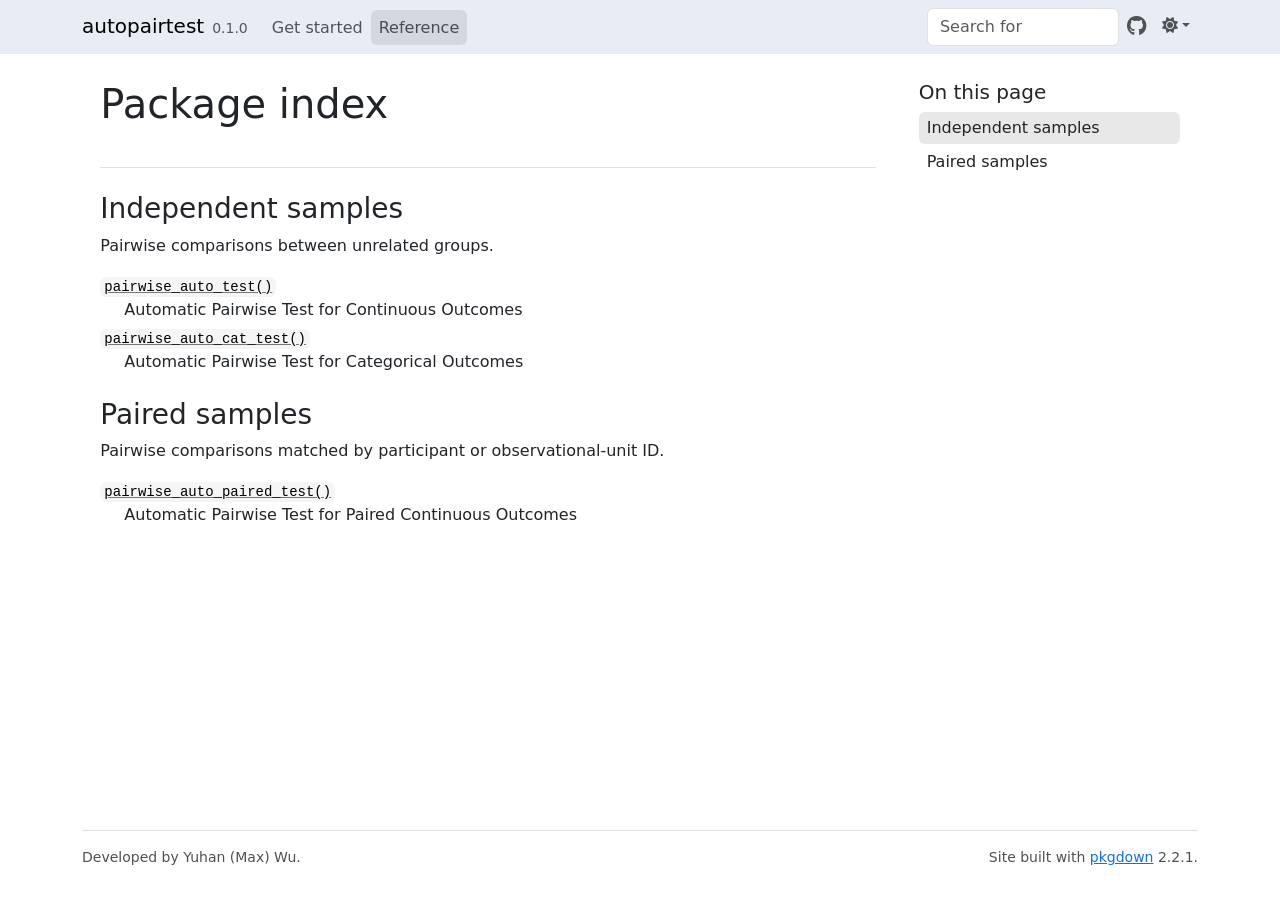
==== commit 3b0dfd1d: "Deploying to gh-pages from @ UhanWu/autopairtest@a9de0ad2c5918ae9a947ee742170f02c79ba106d 🚀" ====
--- a/reference/index.html
+++ b/reference/index.html
@@ -1,9 +1,9 @@
 <!DOCTYPE html>
-<!-- Generated by pkgdown: do not edit by hand --><html lang="en"><head><meta http-equiv="Content-Type" content="text/html; charset=UTF-8"><meta charset="utf-8"><meta http-equiv="X-UA-Compatible" content="IE=edge"><meta name="viewport" content="width=device-width, initial-scale=1, shrink-to-fit=no"><title>Package index • autopairtest</title><script src="../deps/jquery-3.6.0/jquery-3.6.0.min.js"></script><meta name="viewport" content="width=device-width, initial-scale=1, shrink-to-fit=no"><link href="../deps/bootstrap-5.3.8/bootstrap.min.css" rel="stylesheet"><script src="../deps/bootstrap-5.3.8/bootstrap.bundle.min.js"></script><link href="../deps/font-awesome-6.5.2/css/all.min.css" rel="stylesheet"><link href="../deps/font-awesome-6.5.2/css/v4-shims.min.css" rel="stylesheet"><script src="../deps/headroom-0.11.0/headroom.min.js"></script><script src="../deps/headroom-0.11.0/jQuery.headroom.min.js"></script><script src="../deps/bootstrap-toc-1.0.1/bootstrap-toc.min.js"></script><script src="../deps/clipboard.js-2.0.11/clipboard.min.js"></script><script src="../deps/search-1.0.0/autocomplete.jquery.min.js"></script><script src="../deps/search-1.0.0/fuse.min.js"></script><script src="../deps/search-1.0.0/mark.min.js"></script><!-- pkgdown --><script src="../pkgdown.js"></script><meta property="og:title" content="Package index"></head><body>
+<!-- Generated by pkgdown: do not edit by hand --><html lang="en"><head><meta http-equiv="Content-Type" content="text/html; charset=UTF-8"><meta charset="utf-8"><meta http-equiv="X-UA-Compatible" content="IE=edge"><meta name="viewport" content="width=device-width, initial-scale=1, shrink-to-fit=no"><title>Package index • autopairtest</title><script src="../lightswitch.js"></script><script src="../deps/jquery-3.6.0/jquery-3.6.0.min.js"></script><meta name="viewport" content="width=device-width, initial-scale=1, shrink-to-fit=no"><link href="../deps/bootstrap-5.3.8/bootstrap.min.css" rel="stylesheet"><script src="../deps/bootstrap-5.3.8/bootstrap.bundle.min.js"></script><link href="../deps/font-awesome-6.5.2/css/all.min.css" rel="stylesheet"><link href="../deps/font-awesome-6.5.2/css/v4-shims.min.css" rel="stylesheet"><script src="../deps/headroom-0.11.0/headroom.min.js"></script><script src="../deps/headroom-0.11.0/jQuery.headroom.min.js"></script><script src="../deps/bootstrap-toc-1.0.1/bootstrap-toc.min.js"></script><script src="../deps/clipboard.js-2.0.11/clipboard.min.js"></script><script src="../deps/search-1.0.0/autocomplete.jquery.min.js"></script><script src="../deps/search-1.0.0/fuse.min.js"></script><script src="../deps/search-1.0.0/mark.min.js"></script><!-- pkgdown --><script src="../pkgdown.js"></script><meta property="og:title" content="Package index"></head><body>
     <a href="#main" class="visually-hidden-focusable">Skip to contents</a>
 
 
-    <nav class="navbar navbar-expand-lg fixed-top bg-light" data-bs-theme="light" aria-label="Site navigation"><div class="container">
+    <nav class="navbar navbar-expand-lg fixed-top " aria-label="Site navigation"><div class="container">
 
     <a class="navbar-brand me-2" href="../index.html">autopairtest</a>
 
@@ -15,9 +15,17 @@
     </button>
 
     <div id="navbar" class="collapse navbar-collapse ms-3">
-      <ul class="navbar-nav me-auto"><li class="active nav-item"><a class="nav-link" href="../reference/index.html">Reference</a></li>
+      <ul class="navbar-nav me-auto"><li class="nav-item"><a class="nav-link" href="../index.html">Get started</a></li>
+<li class="active nav-item"><a class="nav-link" href="../reference/index.html">Reference</a></li>
       </ul><ul class="navbar-nav"><li class="nav-item"><form class="form-inline" role="search">
  <input class="form-control" type="search" name="search-input" id="search-input" autocomplete="off" aria-label="Search site" placeholder="Search for" data-search-index="../search.json"></form></li>
+<li class="nav-item"><a class="external-link nav-link" href="https://github.com/UhanWu/autopairtest/" aria-label="GitHub"><span class="fa fab fa-github fa-lg"></span></a></li>
+<li class="nav-item dropdown">
+  <button class="nav-link dropdown-toggle" type="button" id="dropdown-lightswitch" data-bs-toggle="dropdown" aria-expanded="false" aria-haspopup="true" aria-label="Light switch"><span class="fa fa-sun"></span></button>
+  <ul class="dropdown-menu dropdown-menu-end" aria-labelledby="dropdown-lightswitch"><li><button class="dropdown-item" data-bs-theme-value="light"><span class="fa fa-sun"></span> Light</button></li>
+    <li><button class="dropdown-item" data-bs-theme-value="dark"><span class="fa fa-moon"></span> Dark</button></li>
+    <li><button class="dropdown-item" data-bs-theme-value="auto"><span class="fa fa-adjust"></span> Auto</button></li>
+  </ul></li>
       </ul></div>
 
 
@@ -30,9 +38,9 @@
     </div>
 
     <div class="section level2">
-      <h2 id="all-functions">All functions<a class="anchor" aria-label="anchor" href="#all-functions"></a></h2>
+      <h2 id="independent-samples">Independent samples<a class="anchor" aria-label="anchor" href="#independent-samples"></a></h2>
 
-
+      <div class="section-desc"><p>Pairwise comparisons between unrelated groups.</p></div>
 
       <dl></dl></div><div class="section level2">
 
@@ -41,19 +49,36 @@
 
       <dl><dt>
 
+          <code><a href="pairwise_auto_test.html">pairwise_auto_test()</a></code>
+
+        </dt>
+        <dd>Automatic Pairwise Test for Continuous Outcomes</dd>
+
+        <dt>
+
           <code><a href="pairwise_auto_cat_test.html">pairwise_auto_cat_test()</a></code>
 
         </dt>
         <dd>Automatic Pairwise Test for Categorical Outcomes</dd>
+      </dl></div><div class="section level2">
+      <h2 id="paired-samples">Paired samples<a class="anchor" aria-label="anchor" href="#paired-samples"></a></h2>
 
-        <dt>
+      <div class="section-desc"><p>Pairwise comparisons matched by participant or observational-unit ID.</p></div>
 
-          <code><a href="pairwise_auto_test.html">pairwise_auto_test()</a></code>
+      <dl></dl></div><div class="section level2">
+
+
+
+
+      <dl><dt>
+
+          <code><a href="pairwise_auto_paired_test.html">pairwise_auto_paired_test()</a></code>
 
         </dt>
-        <dd>Automatic Pairwise Test for Continuous Outcomes</dd>
+        <dd>Automatic Pairwise Test for Paired Continuous Outcomes</dd>
       </dl></div>
-  </main></div>
+  </main><aside class="col-md-3"><nav id="toc" aria-label="Table of contents"><h2>On this page</h2>
+    </nav></aside></div>
 
 
     <footer><div class="pkgdown-footer-left">
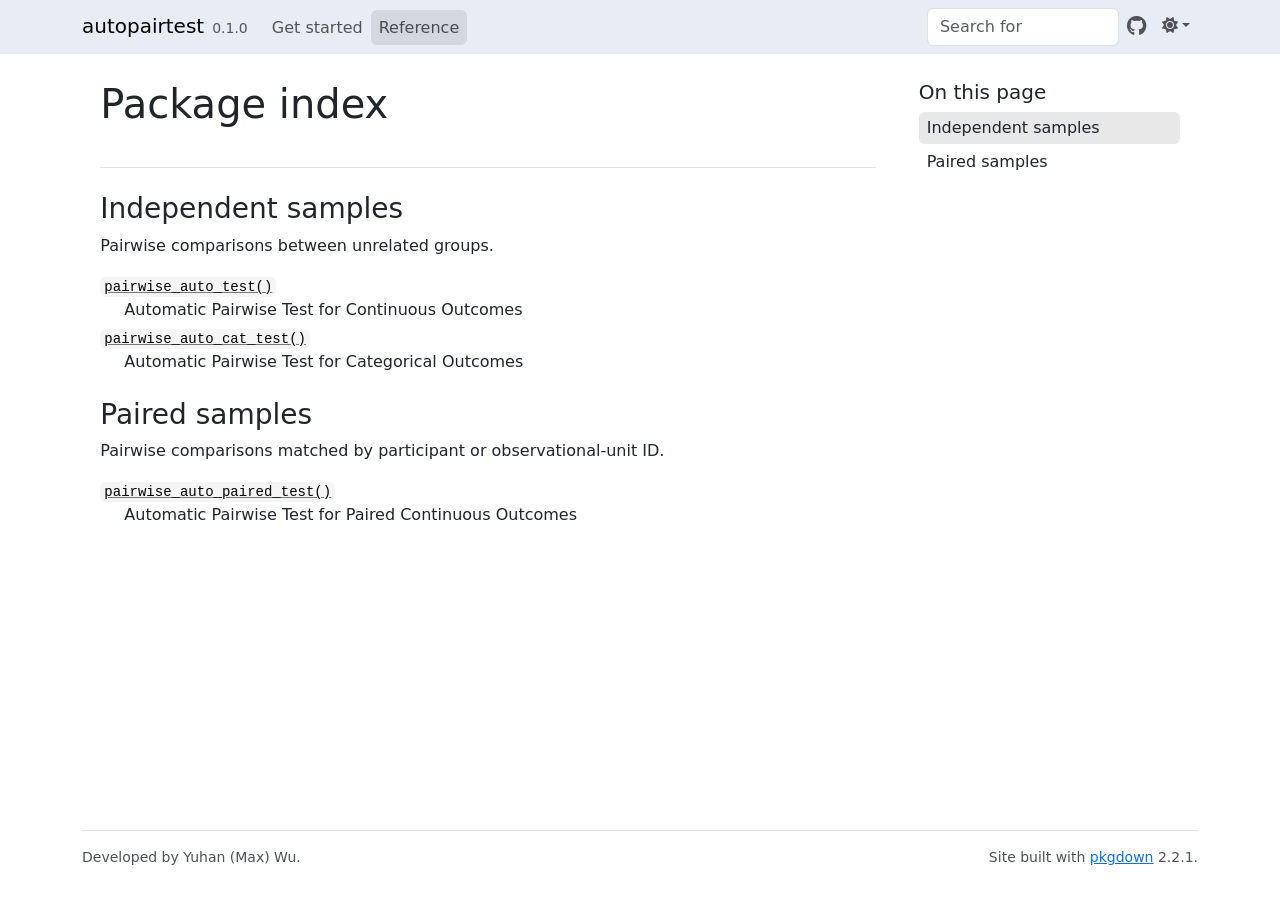
==== commit 5fd0d85c: "Deploying to gh-pages from @ UhanWu/autopairtest@e616786b6bf0c64a7d9ae4aee356247dd5c64b11 🚀" ====
--- a/reference/index.html
+++ b/reference/index.html
@@ -1,5 +1,5 @@
 <!DOCTYPE html>
-<!-- Generated by pkgdown: do not edit by hand --><html lang="en"><head><meta http-equiv="Content-Type" content="text/html; charset=UTF-8"><meta charset="utf-8"><meta http-equiv="X-UA-Compatible" content="IE=edge"><meta name="viewport" content="width=device-width, initial-scale=1, shrink-to-fit=no"><title>Package index • autopairtest</title><script src="../lightswitch.js"></script><script src="../deps/jquery-3.6.0/jquery-3.6.0.min.js"></script><meta name="viewport" content="width=device-width, initial-scale=1, shrink-to-fit=no"><link href="../deps/bootstrap-5.3.8/bootstrap.min.css" rel="stylesheet"><script src="../deps/bootstrap-5.3.8/bootstrap.bundle.min.js"></script><link href="../deps/font-awesome-6.5.2/css/all.min.css" rel="stylesheet"><link href="../deps/font-awesome-6.5.2/css/v4-shims.min.css" rel="stylesheet"><script src="../deps/headroom-0.11.0/headroom.min.js"></script><script src="../deps/headroom-0.11.0/jQuery.headroom.min.js"></script><script src="../deps/bootstrap-toc-1.0.1/bootstrap-toc.min.js"></script><script src="../deps/clipboard.js-2.0.11/clipboard.min.js"></script><script src="../deps/search-1.0.0/autocomplete.jquery.min.js"></script><script src="../deps/search-1.0.0/fuse.min.js"></script><script src="../deps/search-1.0.0/mark.min.js"></script><!-- pkgdown --><script src="../pkgdown.js"></script><meta property="og:title" content="Package index"></head><body>
+<!-- Generated by pkgdown: do not edit by hand --><html lang="en"><head><meta http-equiv="Content-Type" content="text/html; charset=UTF-8"><meta charset="utf-8"><meta http-equiv="X-UA-Compatible" content="IE=edge"><meta name="viewport" content="width=device-width, initial-scale=1, shrink-to-fit=no"><title>Package index • autopairtest</title><script src="../lightswitch.js"></script><script src="../deps/jquery-3.6.0/jquery-3.6.0.min.js"></script><meta name="viewport" content="width=device-width, initial-scale=1, shrink-to-fit=no"><link href="../deps/bootstrap-5.3.8/bootstrap.min.css" rel="stylesheet"><script src="../deps/bootstrap-5.3.8/bootstrap.bundle.min.js"></script><link href="../deps/font-awesome-6.5.2/css/all.min.css" rel="stylesheet"><link href="../deps/font-awesome-6.5.2/css/v4-shims.min.css" rel="stylesheet"><script src="../deps/headroom-0.11.0/headroom.min.js"></script><script src="../deps/headroom-0.11.0/jQuery.headroom.min.js"></script><script src="../deps/bootstrap-toc-1.0.1/bootstrap-toc.min.js"></script><script src="../deps/clipboard.js-2.0.11/clipboard.min.js"></script><script src="../deps/search-1.0.0/autocomplete.jquery.min.js"></script><script src="../deps/search-1.0.0/fuse.min.js"></script><script src="../deps/search-1.0.0/mark.min.js"></script><!-- pkgdown --><script src="../pkgdown.js"></script><link href="../extra.css" rel="stylesheet"><meta property="og:title" content="Package index"></head><body>
     <a href="#main" class="visually-hidden-focusable">Skip to contents</a>
 
 
--- a/extra.css
+++ b/extra.css
@@ -0,0 +1,52 @@
+/* High-contrast code styling for pkgdown's dark color mode. */
+[data-bs-theme="dark"] div.sourceCode,
+[data-bs-theme="dark"] pre {
+  background-color: #161b22;
+  border: 1px solid #30363d;
+  border-radius: 0.375rem;
+  color: #e6edf3;
+}
+
+[data-bs-theme="dark"] pre code,
+[data-bs-theme="dark"] pre code a {
+  background-color: transparent;
+  color: #e6edf3;
+}
+
+[data-bs-theme="dark"] :not(pre) > code {
+  background-color: #21262d;
+  border: 1px solid #30363d;
+  border-radius: 0.25rem;
+  color: #f0f6fc;
+  padding: 0.1em 0.3em;
+}
+
+/* GitHub-inspired syntax colors with strong dark-background contrast. */
+[data-bs-theme="dark"] pre .co { color: #8b949e; }
+[data-bs-theme="dark"] pre .st { color: #a5d6ff; }
+[data-bs-theme="dark"] pre .kw,
+[data-bs-theme="dark"] pre .cf { color: #ff7b72; }
+[data-bs-theme="dark"] pre .fu { color: #d2a8ff; }
+[data-bs-theme="dark"] pre .va,
+[data-bs-theme="dark"] pre .ot { color: #ffa657; }
+[data-bs-theme="dark"] pre .dv,
+[data-bs-theme="dark"] pre .fl,
+[data-bs-theme="dark"] pre .bn { color: #79c0ff; }
+[data-bs-theme="dark"] pre .op { color: #e6edf3; }
+[data-bs-theme="dark"] pre .er { color: #ffa198; }
+
+[data-bs-theme="dark"] .btn-copy-ex {
+  color: #c9d1d9;
+  opacity: 0.85;
+}
+
+[data-bs-theme="dark"] .btn-copy-ex:hover,
+[data-bs-theme="dark"] .btn-copy-ex:focus {
+  color: #ffffff;
+  opacity: 1;
+}
+
+[data-bs-theme="dark"] pre::-webkit-scrollbar-thumb {
+  background-color: #484f58;
+  border-radius: 0.375rem;
+}
